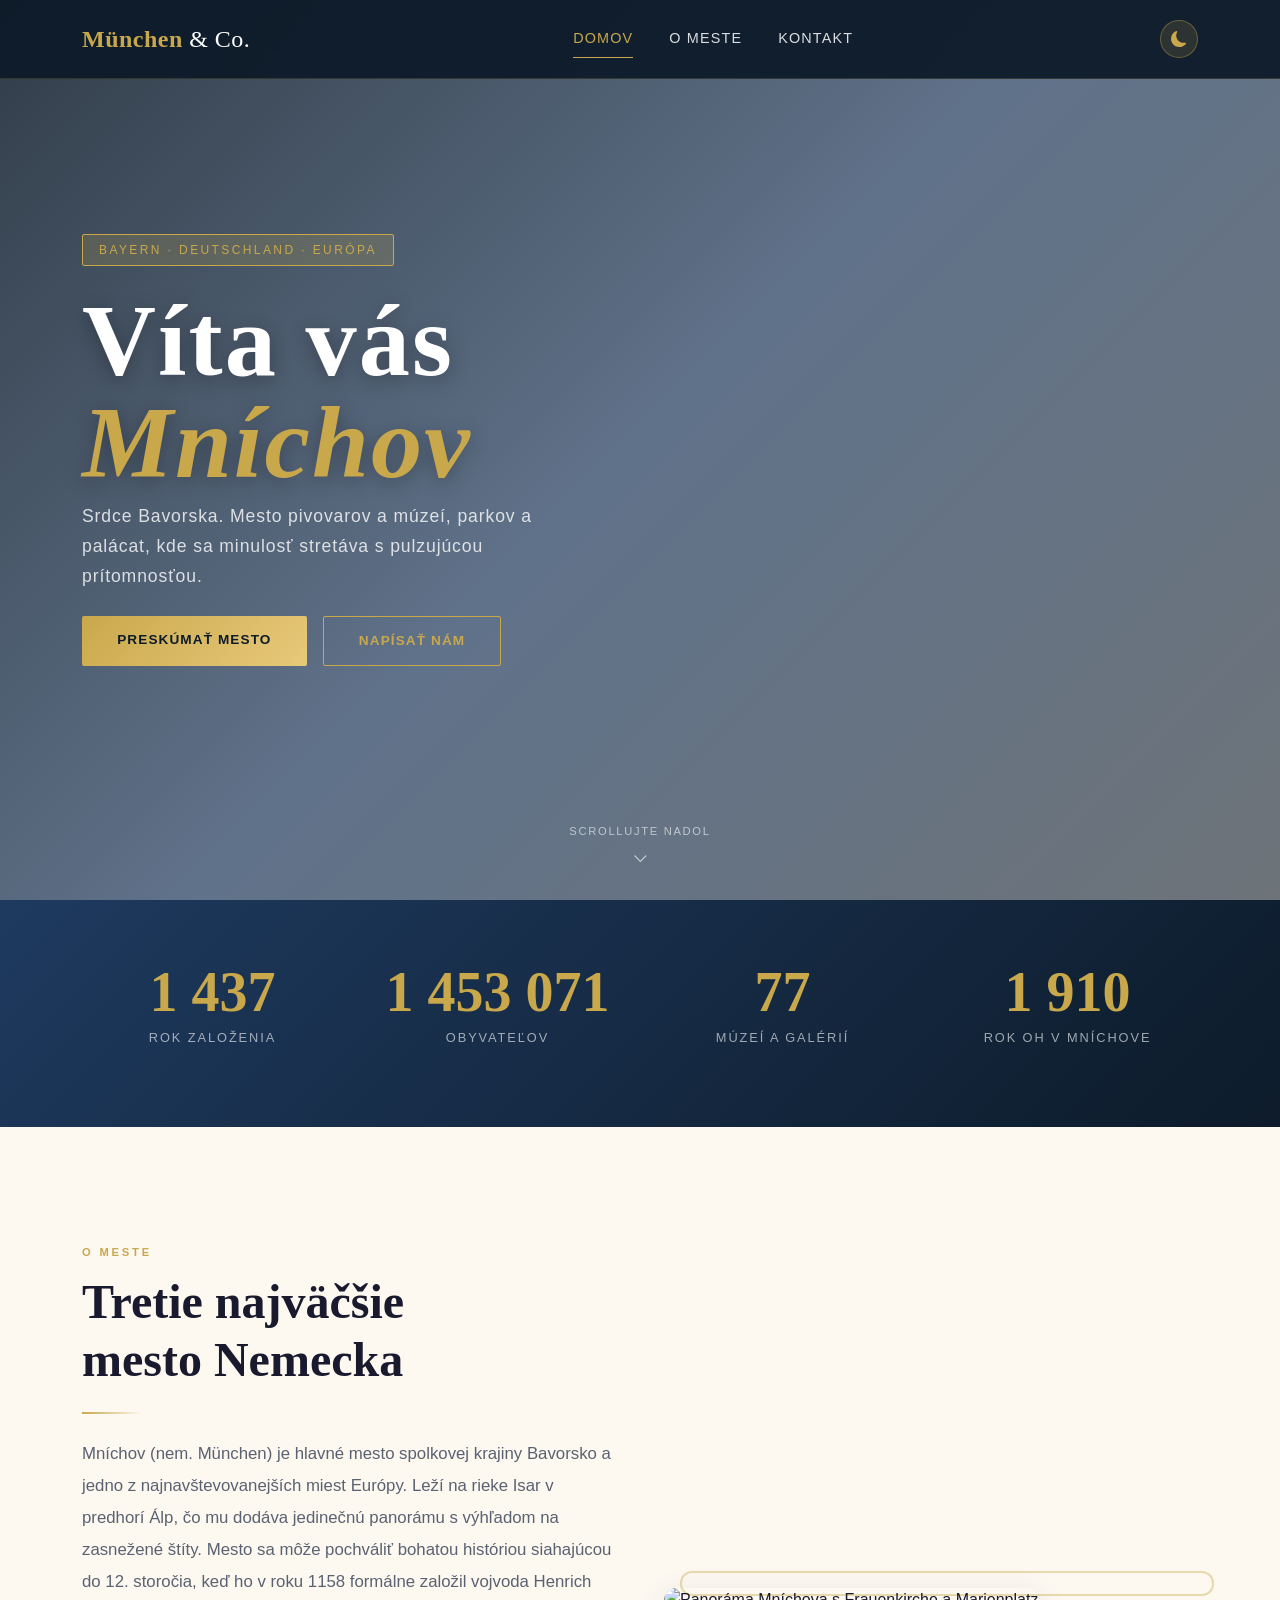
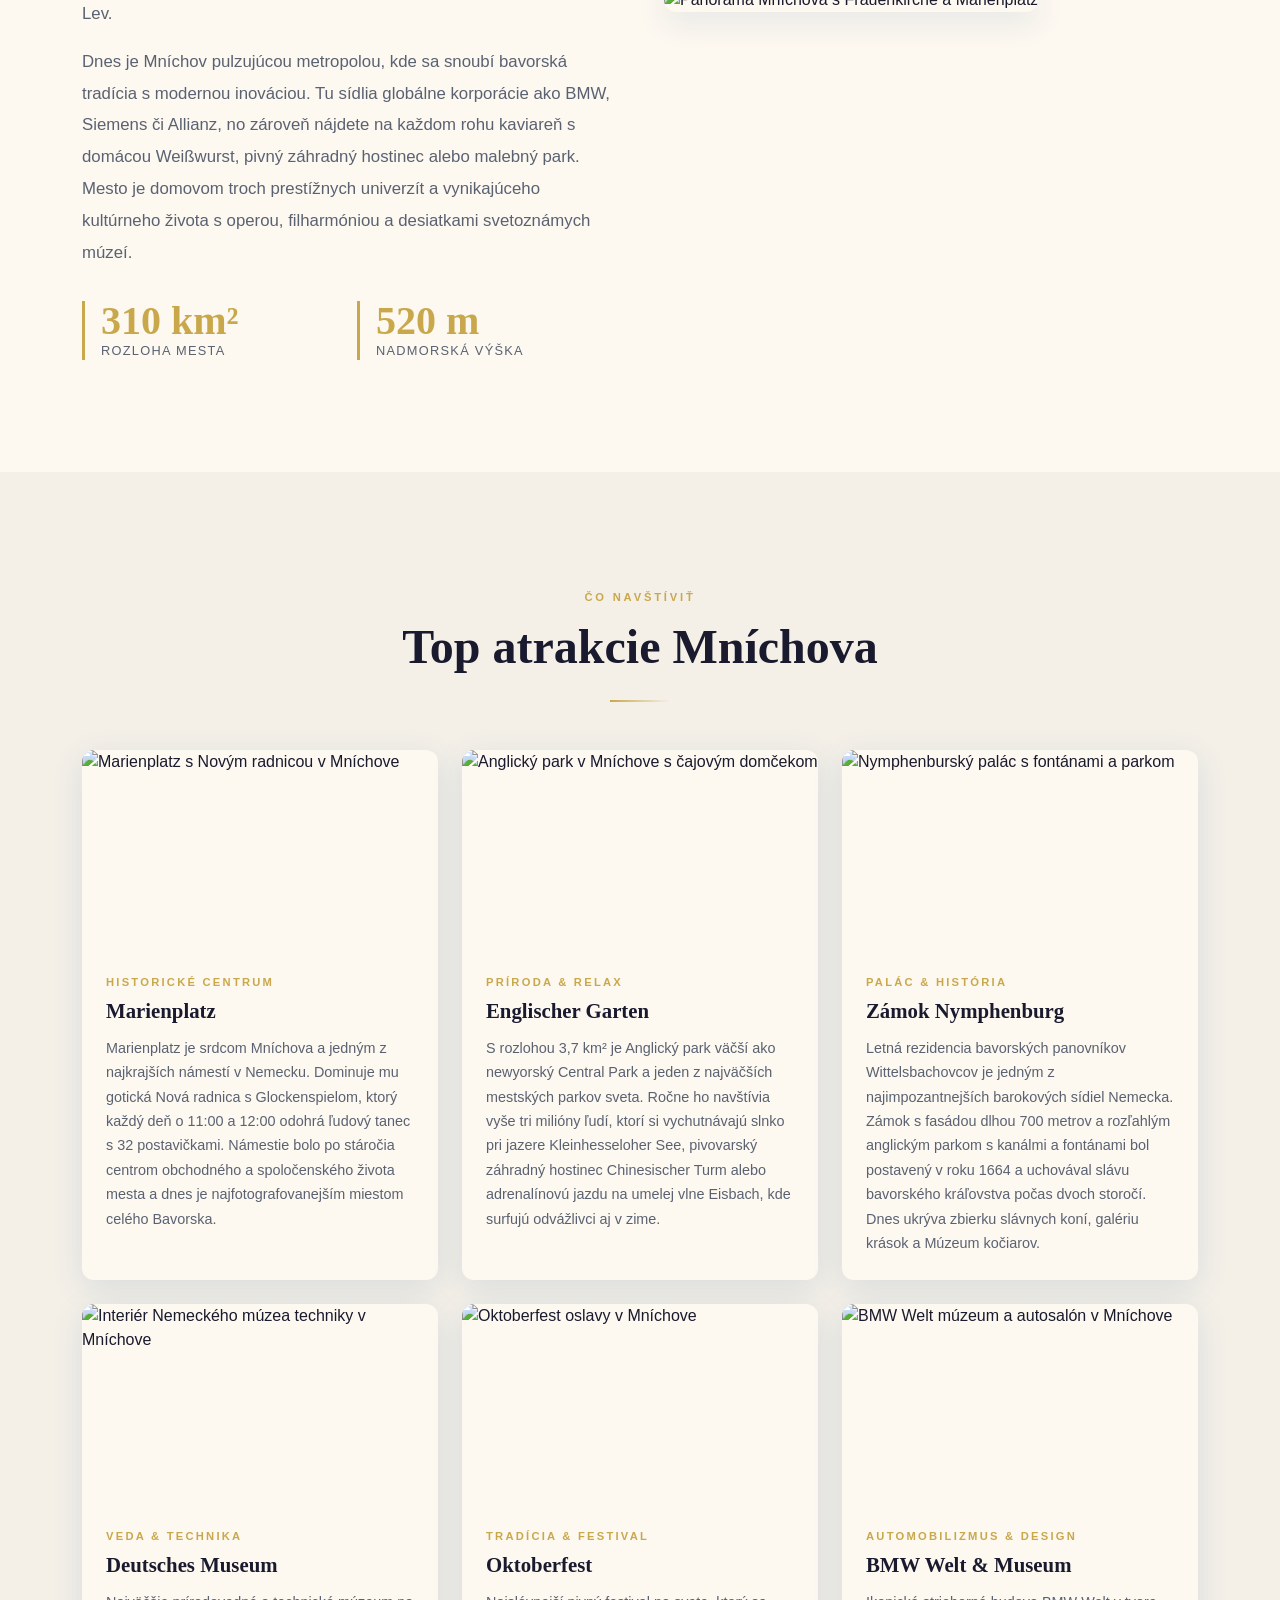
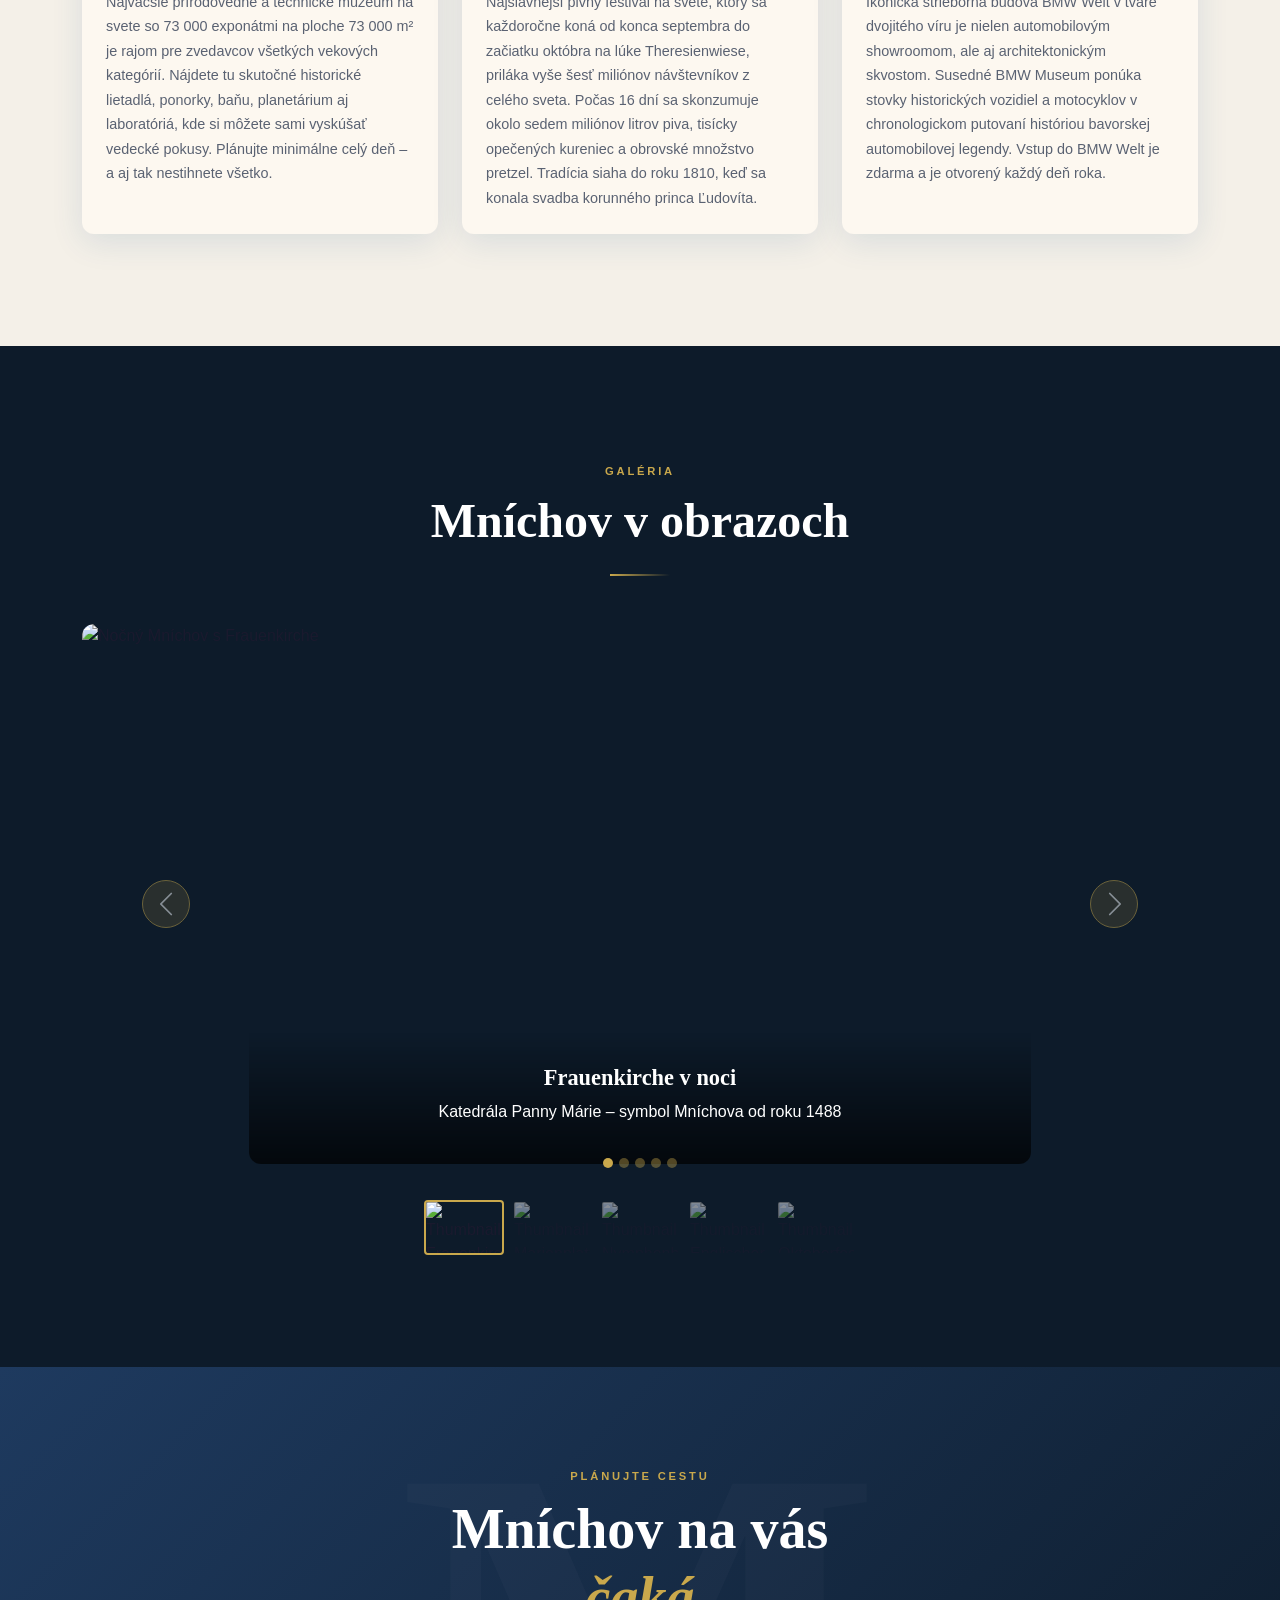
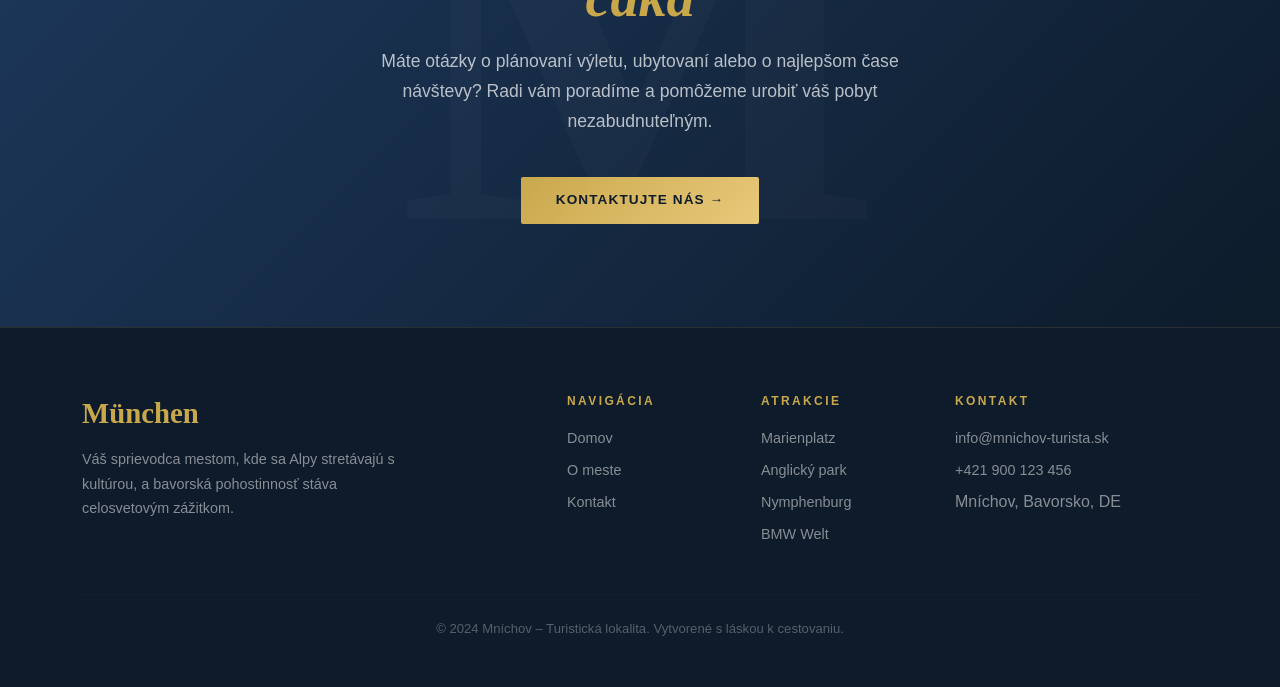
==== index.html @ 5c71e770 "mnichov mnichov turizmus" ====
<!DOCTYPE html>
<html lang="sk">
<head>
  <meta charset="UTF-8">
  <meta name="viewport" content="width=device-width, initial-scale=1.0">
  <meta name="description" content="Objavte Mníchov – srdce Bavorska. Turistický sprievodca mestom plným histórie, kultúry, umenia a gastronomických zážitkov.">
  <title>Mníchov – Turistická lokalita</title>

  <!-- Bootstrap 5 -->
  <link href="https://cdn.jsdelivr.net/npm/bootstrap@5.3.3/dist/css/bootstrap.min.css" rel="stylesheet">
  <!-- Bootstrap Icons -->
  <link rel="stylesheet" href="https://cdn.jsdelivr.net/npm/bootstrap-icons@1.11.3/font/bootstrap-icons.min.css">
  <!-- Vlastný CSS -->
  <link rel="stylesheet" href="assets/css/style.css">
</head>
<body>

<!-- ========================
     NAVIGÁCIA
========================= -->
<nav class="navbar navbar-expand-lg fixed-top">
  <div class="container">
    <a class="navbar-brand" href="index.html">München<span> &amp; Co.</span></a>

    <div class="d-flex align-items-center gap-2 order-lg-last">
      <button id="darkModeToggle" aria-label="Prepnúť tmavý režim">
        <!-- ikona sa nastaví JavaScriptom -->
      </button>
      <button class="navbar-toggler ms-1" type="button"
              data-bs-toggle="collapse" data-bs-target="#navMenu"
              aria-controls="navMenu" aria-expanded="false" aria-label="Otvoriť menu">
        <span class="navbar-toggler-icon"></span>
      </button>
    </div>

    <div class="collapse navbar-collapse" id="navMenu">
      <ul class="navbar-nav mx-auto gap-lg-1">
        <li class="nav-item"><a class="nav-link" href="index.html">Domov</a></li>
        <li class="nav-item"><a class="nav-link" href="o-nas.html">O meste</a></li>
        <li class="nav-item"><a class="nav-link" href="kontakt.html">Kontakt</a></li>
      </ul>
    </div>
  </div>
</nav>

<!-- ========================
     HERO SEKCIA
========================= -->
<section class="hero">
  <div class="hero-bg"></div>
  <div class="hero-overlay"></div>
  <div class="container hero-content">
    <div class="row justify-content-start">
      <div class="col-lg-7">
        <div class="hero-badge">Bayern · Deutschland · Európa</div>
        <h1 class="hero-title">
          Víta vás<br><em>Mníchov</em>
        </h1>
        <p class="hero-subtitle">
          Srdce Bavorska. Mesto pivovarov a múzeí, parkov a palácat,
          kde sa minulosť stretáva s pulzujúcou prítomnosťou.
        </p>
        <div class="hero-cta d-flex flex-wrap gap-3 mt-4">
          <a href="#o-meste" class="btn-gold">Preskúmať mesto</a>
          <a href="kontakt.html" class="btn-outline-gold">Napísať nám</a>
        </div>
      </div>
    </div>
  </div>
  <div class="hero-scroll">
    Scrollujte nadol
    <svg width="20" height="20" fill="none" stroke="currentColor" stroke-width="1.5" viewBox="0 0 24 24">
      <path d="M19 9l-7 7-7-7"/>
    </svg>
  </div>
</section>

<!-- ========================
     ŠTATISTIKY / COUNTERS
========================= -->
<section class="counter-section">
  <div class="container">
    <div class="row g-4 text-center">
      <div class="col-6 col-md-3 reveal reveal-delay-1">
        <div class="counter-item">
          <span class="counter-number" data-target="1484">0</span>
          <p class="counter-label">Rok založenia</p>
        </div>
      </div>
      <div class="col-6 col-md-3 reveal reveal-delay-2">
        <div class="counter-item">
          <span class="counter-number" data-target="1500000">0</span>
          <p class="counter-label">Obyvateľov</p>
        </div>
      </div>
      <div class="col-6 col-md-3 reveal reveal-delay-3">
        <div class="counter-item">
          <span class="counter-number" data-target="80">0</span>
          <p class="counter-label">Múzeí a galérií</p>
        </div>
      </div>
      <div class="col-6 col-md-3 reveal">
        <div class="counter-item">
          <span class="counter-number" data-target="1972">0</span>
          <p class="counter-label">Rok OH v Mníchove</p>
        </div>
      </div>
    </div>
  </div>
</section>

<!-- ========================
     O MESTE SEKCIA
========================= -->
<section class="about-section" id="o-meste">
  <div class="container">
    <div class="row align-items-center g-5">
      <div class="col-lg-6 reveal">
        <span class="section-label">O meste</span>
        <h2 class="section-title">Tretie najväčšie<br>mesto Nemecka</h2>
        <div class="section-divider"></div>
        <p>
          Mníchov (nem. München) je hlavné mesto spolkovej krajiny Bavorsko a jedno z najnavštevovanejších miest Európy.
          Leží na rieke Isar v predhorí Álp, čo mu dodáva jedinečnú panorámu s výhľadom na zasnežené štíty. Mesto sa
          môže pochváliť bohatou históriou siahajúcou do 12. storočia, keď ho v roku 1158 formálne založil vojvoda Henrich Lev.
        </p>
        <p>
          Dnes je Mníchov pulzujúcou metropolou, kde sa snoubí bavorská tradícia s modernou inováciou. Tu sídlia globálne
          korporácie ako BMW, Siemens či Allianz, no zároveň nájdete na každom rohu kaviareň s domácou Weißwurst, pivný
          záhradný hostinec alebo malebný park. Mesto je domovom troch prestížnych univerzít a vynikajúceho kultúrneho
          života s operou, filharmóniou a desiatkami svetoznámych múzeí.
        </p>
        <div class="row g-3 mt-2">
          <div class="col-6">
            <div class="stat-box">
              <div class="stat-number">310 km²</div>
              <div class="stat-label">Rozloha mesta</div>
            </div>
          </div>
          <div class="col-6">
            <div class="stat-box">
              <div class="stat-number">520 m</div>
              <div class="stat-label">Nadmorská výška</div>
            </div>
          </div>
        </div>
      </div>
      <div class="col-lg-6 reveal reveal-delay-2">
        <div class="about-image-wrap">
          <img src="https://images.unsplash.com/photo-1504198453319-5ce911bafcde?w=800&q=80"
               alt="Panoráma Mníchova s Frauenkirche a Marienplatz">
        </div>
      </div>
    </div>
  </div>
</section>

<!-- ========================
     KARTY – ATRAKCIE
========================= -->
<section class="cards-section" id="atrakcie">
  <div class="container">
    <div class="text-center mb-5 reveal">
      <span class="section-label">Čo navštíviť</span>
      <h2 class="section-title">Top atrakcie Mníchova</h2>
      <div class="section-divider mx-auto"></div>
    </div>
    <div class="row g-4">

      <!-- Karta 1: Marienplatz -->
      <div class="col-12 col-md-6 col-lg-4 reveal reveal-delay-1">
        <div class="attraction-card">
          <div class="card-img-wrap ratio ratio-16x9">
            <img src="https://images.unsplash.com/photo-1560969184-10fe8719e047?w=600&q=80"
                 alt="Marienplatz s Novým radnicou v Mníchove" class="object-fit-cover">
          </div>
          <div class="card-body">
            <div class="card-category">Historické centrum</div>
            <h3 class="card-title">Marienplatz</h3>
            <p class="card-text">
              Marienplatz je srdcom Mníchova a jedným z najkrajších námestí v Nemecku. Dominuje mu gotická Nová radnica
              s Glockenspielom, ktorý každý deň o 11:00 a 12:00 odohrá ľudový tanec s 32 postavičkami.
              Námestie bolo po stáročia centrom obchodného a spoločenského života mesta a dnes je najfotografovanejším
              miestom celého Bavorska.
            </p>
          </div>
        </div>
      </div>

      <!-- Karta 2: Englischer Garten -->
      <div class="col-12 col-md-6 col-lg-4 reveal reveal-delay-2">
        <div class="attraction-card">
          <div class="card-img-wrap ratio ratio-16x9">
            <img src="https://images.unsplash.com/photo-1589083130544-0d6a2926e519?w=600&q=80"
                 alt="Anglický park v Mníchove s čajovým domčekom" class="object-fit-cover">
          </div>
          <div class="card-body">
            <div class="card-category">Príroda & relax</div>
            <h3 class="card-title">Englischer Garten</h3>
            <p class="card-text">
              S rozlohou 3,7 km² je Anglický park väčší ako newyorský Central Park a jeden z najväčších mestských parkov
              sveta. Ročne ho navštívia vyše tri milióny ľudí, ktorí si vychutnávajú slnko pri jazere Kleinhesseloher See,
              pivovarský záhradný hostinec Chinesischer Turm alebo adrenalínovú jazdu na umelej vlne Eisbach,
              kde surfujú odvážlivci aj v zime.
            </p>
          </div>
        </div>
      </div>

      <!-- Karta 3: Nymphenburg -->
      <div class="col-12 col-md-6 col-lg-4 reveal reveal-delay-3">
        <div class="attraction-card">
          <div class="card-img-wrap ratio ratio-16x9">
            <img src="https://images.unsplash.com/photo-1548018560-c7196548fcd9?w=600&q=80"
                 alt="Nymphenburský palác s fontánami a parkom" class="object-fit-cover">
          </div>
          <div class="card-body">
            <div class="card-category">Palác & história</div>
            <h3 class="card-title">Zámok Nymphenburg</h3>
            <p class="card-text">
              Letná rezidencia bavorských panovníkov Wittelsbachovcov je jedným z najimpozantnejších barokových sídiel
              Nemecka. Zámok s fasádou dlhou 700 metrov a rozľahlým anglickým parkom s kanálmi a fontánami bol postavený
              v roku 1664 a uchovával slávu bavorského kráľovstva počas dvoch storočí.
              Dnes ukrýva zbierku slávnych koní, galériu krások a Múzeum kočiarov.
            </p>
          </div>
        </div>
      </div>

      <!-- Karta 4: Deutsches Museum -->
      <div class="col-12 col-md-6 col-lg-4 reveal reveal-delay-1">
        <div class="attraction-card">
          <div class="card-img-wrap ratio ratio-16x9">
            <img src="https://images.unsplash.com/photo-1518709268805-4e9042af9f23?w=600&q=80"
                 alt="Interiér Nemeckého múzea techniky v Mníchove" class="object-fit-cover">
          </div>
          <div class="card-body">
            <div class="card-category">Veda & technika</div>
            <h3 class="card-title">Deutsches Museum</h3>
            <p class="card-text">
              Najväčšie prírodovedné a technické múzeum na svete so 73 000 exponátmi na ploche 73 000 m² je rajom pre
              zvedavcov všetkých vekových kategórií. Nájdete tu skutočné historické lietadlá, ponorky, baňu,
              planetárium aj laboratóriá, kde si môžete sami vyskúšať vedecké pokusy.
              Plánujte minimálne celý deň – a aj tak nestihnete všetko.
            </p>
          </div>
        </div>
      </div>

      <!-- Karta 5: Oktoberfest -->
      <div class="col-12 col-md-6 col-lg-4 reveal reveal-delay-2">
        <div class="attraction-card">
          <div class="card-img-wrap ratio ratio-16x9">
            <img src="https://images.unsplash.com/photo-1574169208507-84376144848b?w=600&q=80"
                 alt="Oktoberfest oslavy v Mníchove" class="object-fit-cover">
          </div>
          <div class="card-body">
            <div class="card-category">Tradícia & festival</div>
            <h3 class="card-title">Oktoberfest</h3>
            <p class="card-text">
              Najslávnejší pivný festival na svete, ktorý sa každoročne koná od konca septembra do začiatku októbra na
              lúke Theresienwiese, priláka vyše šesť miliónov návštevníkov z celého sveta. Počas 16 dní sa skonzumuje
              okolo sedem miliónov litrov piva, tisícky opečených kureniec a obrovské množstvo pretzel.
              Tradícia siaha do roku 1810, keď sa konala svadba korunného princa Ľudovíta.
            </p>
          </div>
        </div>
      </div>

      <!-- Karta 6: BMW Welt -->
      <div class="col-12 col-md-6 col-lg-4 reveal reveal-delay-3">
        <div class="attraction-card">
          <div class="card-img-wrap ratio ratio-16x9">
            <img src="https://images.unsplash.com/photo-1494976388531-d1058494cdd8?w=600&q=80"
                 alt="BMW Welt múzeum a autosalón v Mníchove" class="object-fit-cover">
          </div>
          <div class="card-body">
            <div class="card-category">Automobilizmus & design</div>
            <h3 class="card-title">BMW Welt & Museum</h3>
            <p class="card-text">
              Ikonická strieborná budova BMW Welt v tvare dvojitého víru je nielen automobilovým showroomom, ale aj
              architektonickým skvostom. Susedné BMW Museum ponúka stovky historických vozidiel a motocyklov
              v chronologickom putovaní históriou bavorskej automobilovej legendy.
              Vstup do BMW Welt je zdarma a je otvorený každý deň roka.
            </p>
          </div>
        </div>
      </div>

    </div>
  </div>
</section>

<!-- ========================
     GALÉRIA / CAROUSEL
========================= -->
<section class="gallery-section" id="galeria">
  <div class="container">
    <div class="text-center mb-5 reveal">
      <span class="section-label">Galéria</span>
      <h2 class="section-title" style="color:#fff;">Mníchov v obrazoch</h2>
      <div class="section-divider mx-auto"></div>
    </div>

    <div id="galleryCarousel" class="carousel slide gallery-carousel reveal" data-bs-ride="carousel">
      <div class="carousel-indicators">
        <button type="button" data-bs-target="#galleryCarousel" data-bs-slide-to="0" class="active" aria-current="true" aria-label="Snímka 1"></button>
        <button type="button" data-bs-target="#galleryCarousel" data-bs-slide-to="1" aria-label="Snímka 2"></button>
        <button type="button" data-bs-target="#galleryCarousel" data-bs-slide-to="2" aria-label="Snímka 3"></button>
        <button type="button" data-bs-target="#galleryCarousel" data-bs-slide-to="3" aria-label="Snímka 4"></button>
        <button type="button" data-bs-target="#galleryCarousel" data-bs-slide-to="4" aria-label="Snímka 5"></button>
      </div>

      <div class="carousel-inner rounded-3 overflow-hidden">
        <div class="carousel-item active">
          <img src="https://images.unsplash.com/photo-1467269204594-9661b134dd2b?w=1200&q=80"
               class="d-block w-100" alt="Nočný Mníchov s Frauenkirche">
          <div class="carousel-caption d-none d-md-block">
            <h5>Frauenkirche v noci</h5>
            <p>Katedrála Panny Márie – symbol Mníchova od roku 1488</p>
          </div>
        </div>
        <div class="carousel-item">
          <img src="https://images.unsplash.com/photo-1560969184-10fe8719e047?w=1200&q=80"
               class="d-block w-100" alt="Marienplatz s Novou radnicou">
          <div class="carousel-caption d-none d-md-block">
            <h5>Marienplatz</h5>
            <p>Historické centrum mesta s gotickou Novou radnicou</p>
          </div>
        </div>
        <div class="carousel-item">
          <img src="https://images.unsplash.com/photo-1548018560-c7196548fcd9?w=1200&q=80"
               class="d-block w-100" alt="Nymphenburský zámok a park">
          <div class="carousel-caption d-none d-md-block">
            <h5>Zámok Nymphenburg</h5>
            <p>Letná rezidencia bavorských kráľov s rozlohou 180 hektárov</p>
          </div>
        </div>
        <div class="carousel-item">
          <img src="https://images.unsplash.com/photo-1589083130544-0d6a2926e519?w=1200&q=80"
               class="d-block w-100" alt="Anglický park s čajovým domčekom">
          <div class="carousel-caption d-none d-md-block">
            <h5>Englischer Garten</h5>
            <p>Obrovský mestský park s čínskym pagódovým glejovým domčekom</p>
          </div>
        </div>
        <div class="carousel-item">
          <img src="https://images.unsplash.com/photo-1574169208507-84376144848b?w=1200&q=80"
               class="d-block w-100" alt="Oktoberfest atmosféra">
          <div class="carousel-caption d-none d-md-block">
            <h5>Oktoberfest</h5>
            <p>Svetový festival kultúry, hudby, jedla a tradičného bavorského piva</p>
          </div>
        </div>
      </div>

      <button class="carousel-control-prev" type="button" data-bs-target="#galleryCarousel" data-bs-slide="prev">
        <span class="carousel-control-prev-icon" aria-hidden="true"></span>
        <span class="visually-hidden">Predchádzajúce</span>
      </button>
      <button class="carousel-control-next" type="button" data-bs-target="#galleryCarousel" data-bs-slide="next">
        <span class="carousel-control-next-icon" aria-hidden="true"></span>
        <span class="visually-hidden">Nasledujúce</span>
      </button>
    </div>

    <!-- Thumbnails -->
    <div class="gallery-thumbs">
      <img src="https://images.unsplash.com/photo-1467269204594-9661b134dd2b?w=200&q=60"
           alt="Thumbnail: Frauenkirche">
      <img src="https://images.unsplash.com/photo-1560969184-10fe8719e047?w=200&q=60"
           alt="Thumbnail: Marienplatz">
      <img src="https://images.unsplash.com/photo-1548018560-c7196548fcd9?w=200&q=60"
           alt="Thumbnail: Nymphenburg">
      <img src="https://images.unsplash.com/photo-1589083130544-0d6a2926e519?w=200&q=60"
           alt="Thumbnail: Englischer Garten">
      <img src="https://images.unsplash.com/photo-1574169208507-84376144848b?w=200&q=60"
           alt="Thumbnail: Oktoberfest">
    </div>
  </div>
</section>

<!-- ========================
     CALL TO ACTION
========================= -->
<section class="cta-section">
  <div class="container text-center">
    <div class="reveal">
      <span class="section-label">Plánujte cestu</span>
      <h2 class="cta-title">Mníchov na vás<br><em>čaká</em></h2>
      <p class="cta-text mt-3 mx-auto" style="max-width:520px;">
        Máte otázky o plánovaní výletu, ubytovaní alebo o najlepšom čase návštevy?
        Radi vám poradíme a pomôžeme urobiť váš pobyt nezabudnuteľným.
      </p>
      <a href="kontakt.html" class="btn-gold mt-4 d-inline-block">
        Kontaktujte nás &rarr;
      </a>
    </div>
  </div>
</section>

<!-- ========================
     FOOTER
========================= -->
<footer>
  <div class="container">
    <div class="row g-5">
      <div class="col-lg-4">
        <div class="footer-brand">München</div>
        <p class="footer-desc">
          Váš sprievodca mestom, kde sa Alpy stretávajú s kultúrou,
          a bavorská pohostinnosť stáva celosvetovým zážitkom.
        </p>
      </div>
      <div class="col-6 col-lg-2 offset-lg-1">
        <div class="footer-heading">Navigácia</div>
        <ul class="footer-links">
          <li><a href="index.html">Domov</a></li>
          <li><a href="o-nas.html">O meste</a></li>
          <li><a href="kontakt.html">Kontakt</a></li>
        </ul>
      </div>
      <div class="col-6 col-lg-2">
        <div class="footer-heading">Atrakcie</div>
        <ul class="footer-links">
          <li><a href="#atrakcie">Marienplatz</a></li>
          <li><a href="#atrakcie">Anglický park</a></li>
          <li><a href="#atrakcie">Nymphenburg</a></li>
          <li><a href="#atrakcie">BMW Welt</a></li>
        </ul>
      </div>
      <div class="col-lg-3">
        <div class="footer-heading">Kontakt</div>
        <ul class="footer-links">
          <li><a href="mailto:info@mnichov-turista.sk">info@mnichov-turista.sk</a></li>
          <li><a href="tel:+421900123456">+421 900 123 456</a></li>
          <li><span style="color:rgba(255,255,255,0.5)">Mníchov, Bavorsko, DE</span></li>
        </ul>
      </div>
    </div>
    <hr class="footer-divider">
    <p class="footer-copyright">
      &copy; 2024 Mníchov – Turistická lokalita. Vytvorené s láskou k cestovaniu.
    </p>
  </div>
</footer>

<!-- Bootstrap JS -->
<script src="https://cdn.jsdelivr.net/npm/bootstrap@5.3.3/dist/js/bootstrap.bundle.min.js"></script>
<!-- Vlastný JS -->
<script src="assets/js/script.js"></script>
</body>
</html>
---- assets/css/style.css ----
/* ===========================
   CSS PREMENNÉ A ROOT
=========================== */
:root {
  --bs-primary: #1a4f8a;
  --bs-primary-rgb: 26, 79, 138;
  --color-gold: #c9a84c;
  --color-gold-light: #e8c97a;
  --color-dark: #0d1b2a;
  --color-mid: #1e3a5f;
  --color-light-bg: #f4f0e8;
  --color-cream: #fdf8f0;
  --color-text: #1a1a2e;
  --color-text-muted: #5a6272;
  --font-display: 'Playfair Display', Georgia, serif;
  --font-body: 'Lato', 'Helvetica Neue', sans-serif;
  --transition-smooth: all 0.35s cubic-bezier(0.4, 0, 0.2, 1);
  --shadow-card: 0 8px 32px rgba(26, 79, 138, 0.12);
  --shadow-hover: 0 16px 48px rgba(26, 79, 138, 0.22);
  --border-radius: 12px;
}

/* Dark mode premenné */
[data-theme="dark"] {
  --color-light-bg: #0d1b2a;
  --color-cream: #112236;
  --color-text: #e8e4da;
  --color-text-muted: #9ba8b8;
  --shadow-card: 0 8px 32px rgba(0, 0, 0, 0.4);
}

/* ===========================
   BASE & TYPOGRAPHY
=========================== */
@import url('https://fonts.googleapis.com/css2?family=Playfair+Display:ital,wght@0,400;0,600;0,700;1,400&family=Lato:wght@300;400;700&display=swap');

*, *::before, *::after {
  box-sizing: border-box;
}

html {
  scroll-behavior: smooth;
}

body {
  font-family: var(--font-body);
  color: var(--color-text);
  background-color: var(--color-cream);
  transition: background-color 0.4s ease, color 0.4s ease;
  overflow-x: hidden;
}

h1, h2, h3, h4, h5 {
  font-family: var(--font-display);
  font-weight: 700;
}

/* ===========================
   ANIMÁCIE (@keyframes)
=========================== */
@keyframes fadeInUp {
  from {
    opacity: 0;
    transform: translateY(40px);
  }
  to {
    opacity: 1;
    transform: translateY(0);
  }
}

@keyframes heroTextReveal {
  0% {
    opacity: 0;
    letter-spacing: 0.5em;
    transform: translateY(20px);
  }
  100% {
    opacity: 1;
    letter-spacing: 0.02em;
    transform: translateY(0);
  }
}

@keyframes shimmer {
  0% { background-position: -200% center; }
  100% { background-position: 200% center; }
}

@keyframes pulse-border {
  0%, 100% { box-shadow: 0 0 0 0 rgba(201, 168, 76, 0.4); }
  50% { box-shadow: 0 0 0 12px rgba(201, 168, 76, 0); }
}

@keyframes float {
  0%, 100% { transform: translateY(0px); }
  50% { transform: translateY(-8px); }
}

@keyframes slideInLeft {
  from { opacity: 0; transform: translateX(-30px); }
  to { opacity: 1; transform: translateX(0); }
}

@keyframes toastSlideIn {
  from { transform: translateX(120%); opacity: 0; }
  to { transform: translateX(0); opacity: 1; }
}

/* ===========================
   NAVIGÁCIA
=========================== */
.navbar {
  background: rgba(13, 27, 42, 0.95) !important;
  backdrop-filter: blur(12px);
  border-bottom: 1px solid rgba(201, 168, 76, 0.2);
  padding: 1rem 0;
  transition: var(--transition-smooth);
}

.navbar-brand {
  font-family: var(--font-display);
  font-size: 1.5rem;
  color: var(--color-gold) !important;
  font-weight: 700;
  letter-spacing: 0.02em;
}

.navbar-brand span {
  color: #fff;
  font-weight: 300;
}

.navbar-nav .nav-link {
  color: rgba(255,255,255,0.85) !important;
  font-size: 0.9rem;
  font-weight: 400;
  letter-spacing: 0.08em;
  text-transform: uppercase;
  padding: 0.5rem 1rem !important;
  transition: var(--transition-smooth);
  position: relative;
}

.navbar-nav .nav-link::after {
  content: '';
  position: absolute;
  bottom: 0;
  left: 1rem;
  right: 1rem;
  height: 1px;
  background: var(--color-gold);
  transform: scaleX(0);
  transition: transform 0.3s ease;
}

.navbar-nav .nav-link:hover {
  color: var(--color-gold) !important;
}

.navbar-nav .nav-link:hover::after,
.navbar-nav .nav-link.active::after {
  transform: scaleX(1);
}

.navbar-nav .nav-link.active {
  color: var(--color-gold) !important;
}

.navbar-toggler {
  border-color: rgba(201, 168, 76, 0.5) !important;
}

.navbar-toggler-icon {
  background-image: url("data:image/svg+xml,%3csvg xmlns='http://www.w3.org/2000/svg' viewBox='0 0 30 30'%3e%3cpath stroke='rgba(201, 168, 76, 0.9)' stroke-linecap='round' stroke-miterlimit='10' stroke-width='2' d='M4 7h22M4 15h22M4 23h22'/%3e%3c/svg%3e") !important;
}

/* Dark mode prepínač */
#darkModeToggle {
  background: rgba(201, 168, 76, 0.15);
  border: 1px solid rgba(201, 168, 76, 0.4);
  color: var(--color-gold);
  width: 38px;
  height: 38px;
  border-radius: 50%;
  display: flex;
  align-items: center;
  justify-content: center;
  cursor: pointer;
  transition: var(--transition-smooth);
  font-size: 1rem;
}

#darkModeToggle:hover {
  background: var(--color-gold);
  color: var(--color-dark);
}

/* ===========================
   HERO SEKCIA
=========================== */
.hero {
  position: relative;
  min-height: 100vh;
  display: flex;
  align-items: center;
  overflow: hidden;
}

.hero-bg {
  position: absolute;
  inset: 0;
  background-image: url('https://images.unsplash.com/photo-1467269204594-9661b134dd2b?w=1920&q=80');
  background-size: cover;
  background-position: center;
  transform: scale(1.05);
  transition: transform 8s ease;
}

.hero:hover .hero-bg {
  transform: scale(1.0);
}

.hero-overlay {
  position: absolute;
  inset: 0;
  background: linear-gradient(
    135deg,
    rgba(13, 27, 42, 0.85) 0%,
    rgba(30, 58, 95, 0.7) 50%,
    rgba(13, 27, 42, 0.6) 100%
  );
}

.hero-content {
  position: relative;
  z-index: 2;
}

.hero-badge {
  display: inline-block;
  padding: 0.35rem 1rem;
  background: rgba(201, 168, 76, 0.2);
  border: 1px solid var(--color-gold);
  border-radius: 2px;
  color: var(--color-gold);
  font-size: 0.75rem;
  letter-spacing: 0.2em;
  text-transform: uppercase;
  margin-bottom: 1.5rem;
  animation: fadeInUp 0.8s ease both;
}

.hero-title {
  font-size: clamp(3rem, 8vw, 7rem);
  color: #fff;
  line-height: 1.0;
  font-weight: 700;
  animation: heroTextReveal 1.2s cubic-bezier(0.16, 1, 0.3, 1) 0.3s both;
  text-shadow: 0 4px 20px rgba(0,0,0,0.3);
}

.hero-title em {
  color: var(--color-gold);
  font-style: italic;
}

.hero-subtitle {
  font-size: 1.1rem;
  color: rgba(255,255,255,0.8);
  font-weight: 300;
  letter-spacing: 0.05em;
  max-width: 500px;
  animation: fadeInUp 0.8s ease 0.8s both;
  line-height: 1.7;
}

.hero-cta {
  animation: fadeInUp 0.8s ease 1.1s both;
}

.btn-gold {
  background: linear-gradient(135deg, var(--color-gold), var(--color-gold-light));
  color: var(--color-dark) !important;
  border: none;
  padding: 0.85rem 2.2rem;
  font-weight: 700;
  letter-spacing: 0.08em;
  text-transform: uppercase;
  font-size: 0.85rem;
  border-radius: 2px;
  transition: var(--transition-smooth);
  position: relative;
  overflow: hidden;
  text-decoration: none;
  display: inline-block;
}

.btn-gold::before {
  content: '';
  position: absolute;
  top: 0; left: -100%;
  width: 100%; height: 100%;
  background: linear-gradient(90deg, transparent, rgba(255,255,255,0.3), transparent);
  transition: left 0.5s ease;
}

.btn-gold:hover::before {
  left: 100%;
}

.btn-gold:hover {
  transform: translateY(-2px);
  box-shadow: 0 8px 25px rgba(201, 168, 76, 0.4);
}

.btn-outline-gold {
  background: transparent;
  color: var(--color-gold) !important;
  border: 1px solid var(--color-gold);
  padding: 0.85rem 2.2rem;
  font-weight: 700;
  letter-spacing: 0.08em;
  text-transform: uppercase;
  font-size: 0.85rem;
  border-radius: 2px;
  transition: var(--transition-smooth);
  text-decoration: none;
  display: inline-block;
}

.btn-outline-gold:hover {
  background: var(--color-gold);
  color: var(--color-dark) !important;
  transform: translateY(-2px);
}

.hero-scroll {
  position: absolute;
  bottom: 2rem;
  left: 50%;
  transform: translateX(-50%);
  z-index: 2;
  text-align: center;
  color: rgba(255,255,255,0.6);
  font-size: 0.7rem;
  letter-spacing: 0.15em;
  text-transform: uppercase;
  animation: float 2s ease-in-out infinite;
}

.hero-scroll svg {
  display: block;
  margin: 0.5rem auto 0;
}

/* ===========================
   SEKCIA NADPISY
=========================== */
.section-label {
  display: inline-block;
  font-size: 0.7rem;
  letter-spacing: 0.25em;
  text-transform: uppercase;
  color: var(--color-gold);
  font-weight: 700;
  margin-bottom: 0.75rem;
}

.section-title {
  font-family: var(--font-display);
  font-size: clamp(2rem, 4vw, 3rem);
  color: var(--color-text);
  line-height: 1.2;
  margin-bottom: 0;
}

.section-divider {
  width: 60px;
  height: 2px;
  background: linear-gradient(90deg, var(--color-gold), transparent);
  margin: 1.5rem 0;
}

/* ===========================
   O TÉME SEKCIA
=========================== */
.about-section {
  background: var(--color-cream);
  padding: 7rem 0;
}

.about-section p {
  color: var(--color-text-muted);
  line-height: 1.9;
  font-size: 1.05rem;
}

.about-image-wrap {
  position: relative;
}

.about-image-wrap img {
  border-radius: var(--border-radius);
  width: 100%;
  height: 480px;
  object-fit: cover;
  box-shadow: var(--shadow-card);
}

.about-image-wrap::before {
  content: '';
  position: absolute;
  top: -16px;
  right: -16px;
  width: 100%;
  height: 100%;
  border: 2px solid var(--color-gold);
  border-radius: var(--border-radius);
  z-index: 0;
  opacity: 0.4;
}

.about-image-wrap img {
  position: relative;
  z-index: 1;
}

.stat-box {
  border-left: 3px solid var(--color-gold);
  padding-left: 1rem;
}

.stat-box .stat-number {
  font-family: var(--font-display);
  font-size: 2.5rem;
  color: var(--color-gold);
  line-height: 1;
  font-weight: 700;
}

.stat-box .stat-label {
  font-size: 0.8rem;
  letter-spacing: 0.1em;
  text-transform: uppercase;
  color: var(--color-text-muted);
}

/* ===========================
   KARTY (CARDS)
=========================== */
.cards-section {
  background: var(--color-light-bg);
  padding: 7rem 0;
}

.attraction-card {
  background: var(--color-cream);
  border-radius: var(--border-radius);
  overflow: hidden;
  box-shadow: var(--shadow-card);
  transition: var(--transition-smooth);
  border: none;
  height: 100%;
}

.attraction-card:hover {
  transform: translateY(-8px);
  box-shadow: var(--shadow-hover);
}

.attraction-card .card-img-wrap {
  overflow: hidden;
}

.attraction-card img {
  width: 100%;
  height: 100%;
  object-fit: cover;
  transition: transform 0.6s cubic-bezier(0.4, 0, 0.2, 1);
}

.attraction-card:hover img {
  transform: scale(1.08);
}

.attraction-card .card-body {
  padding: 1.5rem;
}

.attraction-card .card-category {
  font-size: 0.7rem;
  letter-spacing: 0.2em;
  text-transform: uppercase;
  color: var(--color-gold);
  font-weight: 700;
  margin-bottom: 0.5rem;
}

.attraction-card .card-title {
  font-family: var(--font-display);
  font-size: 1.3rem;
  margin-bottom: 0.75rem;
  color: var(--color-text);
}

.attraction-card .card-text {
  color: var(--color-text-muted);
  font-size: 0.9rem;
  line-height: 1.7;
}

/* ===========================
   GALÉRIA / CAROUSEL
=========================== */
.gallery-section {
  padding: 7rem 0;
  background: var(--color-dark);
}

.gallery-section .section-title {
  color: #fff;
}

.gallery-section .section-label {
  color: var(--color-gold);
}

.gallery-carousel .carousel-item img {
  height: 560px;
  object-fit: cover;
  border-radius: var(--border-radius);
}

.carousel-caption {
  background: linear-gradient(transparent, rgba(0,0,0,0.7));
  border-radius: 0 0 var(--border-radius) var(--border-radius);
  padding: 2rem 1.5rem 1.5rem;
}

.carousel-caption h5 {
  font-family: var(--font-display);
  font-size: 1.4rem;
  font-weight: 600;
}

.carousel-control-prev-icon,
.carousel-control-next-icon {
  width: 3rem;
  height: 3rem;
  background-color: rgba(201, 168, 76, 0.3);
  border-radius: 50%;
  border: 1px solid var(--color-gold);
  background-size: 60%;
}

.carousel-indicators [data-bs-target] {
  background-color: var(--color-gold);
  width: 10px;
  height: 10px;
  border-radius: 50%;
  border: none;
  opacity: 0.4;
}

.carousel-indicators .active {
  opacity: 1;
  animation: pulse-border 2s infinite;
}

/* Thumbnails pod carouselom */
.gallery-thumbs {
  display: flex;
  gap: 0.5rem;
  margin-top: 1rem;
  justify-content: center;
}

.gallery-thumbs img {
  width: 80px;
  height: 55px;
  object-fit: cover;
  border-radius: 4px;
  opacity: 0.5;
  cursor: pointer;
  transition: var(--transition-smooth);
  border: 2px solid transparent;
}

.gallery-thumbs img:hover,
.gallery-thumbs img.active {
  opacity: 1;
  border-color: var(--color-gold);
}

/* ===========================
   CALL TO ACTION
=========================== */
.cta-section {
  background: linear-gradient(135deg, var(--color-mid) 0%, var(--color-dark) 100%);
  padding: 6rem 0;
  position: relative;
  overflow: hidden;
}

.cta-section::before {
  content: 'M';
  position: absolute;
  font-family: var(--font-display);
  font-size: 40vw;
  font-weight: 700;
  color: rgba(255,255,255,0.02);
  top: 50%;
  left: 50%;
  transform: translate(-50%, -50%);
  line-height: 1;
  pointer-events: none;
}

.cta-title {
  font-family: var(--font-display);
  font-size: clamp(2rem, 5vw, 3.5rem);
  color: #fff;
  line-height: 1.2;
}

.cta-title em {
  color: var(--color-gold);
  font-style: italic;
}

.cta-text {
  color: rgba(255,255,255,0.7);
  font-size: 1.1rem;
  line-height: 1.7;
}

/* ===========================
   O NÁS STRÁNKA
=========================== */
.page-hero {
  background: linear-gradient(135deg, var(--color-dark) 0%, var(--color-mid) 100%);
  padding: 8rem 0 5rem;
  position: relative;
  overflow: hidden;
}

.page-hero::after {
  content: '';
  position: absolute;
  bottom: -1px;
  left: 0;
  right: 0;
  height: 80px;
  background: var(--color-cream);
  clip-path: ellipse(55% 100% at 50% 100%);
}

.page-hero-title {
  font-size: clamp(2.5rem, 6vw, 5rem);
  color: #fff;
  animation: heroTextReveal 1s ease both;
}

.page-hero-title em {
  color: var(--color-gold);
  font-style: italic;
}

.page-hero-sub {
  color: rgba(255,255,255,0.7);
  font-size: 1.1rem;
  animation: fadeInUp 0.8s ease 0.4s both;
}

.content-section {
  padding: 5rem 0;
  background: var(--color-cream);
}

.content-section p {
  color: var(--color-text-muted);
  line-height: 1.9;
  font-size: 1.05rem;
  margin-bottom: 1.5rem;
}

.content-lead {
  font-size: 1.2rem !important;
  color: var(--color-text) !important;
  font-family: var(--font-display);
  font-style: italic;
  border-left: 3px solid var(--color-gold);
  padding-left: 1.5rem;
}

figure.styled-figure {
  border-radius: var(--border-radius);
  overflow: hidden;
  box-shadow: var(--shadow-card);
}

figure.styled-figure img {
  width: 100%;
  height: 360px;
  object-fit: cover;
  display: block;
}

figcaption {
  background: var(--color-light-bg);
  padding: 1rem 1.5rem;
  font-size: 0.85rem;
  color: var(--color-text-muted);
  font-style: italic;
  border-top: 2px solid var(--color-gold);
}

/* Accordion */
.accordion-section {
  padding: 5rem 0;
  background: var(--color-light-bg);
}

.accordion-item {
  background: var(--color-cream) !important;
  border: 1px solid rgba(201, 168, 76, 0.2) !important;
  border-radius: var(--border-radius) !important;
  margin-bottom: 0.75rem;
  overflow: hidden;
}

.accordion-button {
  background: var(--color-cream) !important;
  color: var(--color-text) !important;
  font-family: var(--font-display);
  font-size: 1.05rem;
  font-weight: 600;
  padding: 1.25rem 1.5rem;
  box-shadow: none !important;
}

.accordion-button:not(.collapsed) {
  color: var(--color-gold) !important;
  background: rgba(201, 168, 76, 0.05) !important;
}

.accordion-button::after {
  filter: none;
  background-image: url("data:image/svg+xml,%3csvg xmlns='http://www.w3.org/2000/svg' viewBox='0 0 16 16' fill='%23c9a84c'%3e%3cpath fill-rule='evenodd' d='M1.646 4.646a.5.5 0 0 1 .708 0L8 10.293l5.646-5.647a.5.5 0 0 1 .708.708l-6 6a.5.5 0 0 1-.708 0l-6-6a.5.5 0 0 1 0-.708z'/%3e%3c/svg%3e") !important;
}

.accordion-body {
  color: var(--color-text-muted);
  line-height: 1.8;
  padding: 1rem 1.5rem 1.5rem;
  border-top: 1px solid rgba(201, 168, 76, 0.15);
}

/* ===========================
   KONTAKT STRÁNKA
=========================== */
.contact-section {
  padding: 5rem 0;
  background: var(--color-cream);
}

.contact-form-wrap {
  background: var(--color-light-bg);
  border-radius: var(--border-radius);
  padding: 2.5rem;
  box-shadow: var(--shadow-card);
}

.contact-info-wrap {
  padding: 2.5rem;
}

.form-label {
  font-weight: 700;
  font-size: 0.8rem;
  letter-spacing: 0.1em;
  text-transform: uppercase;
  color: var(--color-text);
  margin-bottom: 0.4rem;
}

.form-control,
.form-select {
  background: var(--color-cream) !important;
  border: 1px solid rgba(201, 168, 76, 0.3) !important;
  border-radius: 6px !important;
  color: var(--color-text) !important;
  padding: 0.75rem 1rem;
  font-size: 0.95rem;
  transition: var(--transition-smooth);
}

.form-control:focus,
.form-select:focus {
  border-color: var(--color-gold) !important;
  box-shadow: 0 0 0 3px rgba(201, 168, 76, 0.15) !important;
  outline: none;
}

/* CSS validácia */
.form-control:valid:not(:placeholder-shown) {
  border-color: #28a745 !important;
  background-image: url("data:image/svg+xml,%3csvg xmlns='http://www.w3.org/2000/svg' viewBox='0 0 8 8'%3e%3cpath fill='%2328a745' d='M2.3 6.73L.6 4.53c-.4-1.04.46-1.4 1.1-.8l1.1 1.4 3.4-3.8c.6-.63 1.6-.27 1.2.7l-4 4.6c-.43.5-.8.4-1.1.1z'/%3e%3c/svg%3e") !important;
  background-repeat: no-repeat;
  background-position: right 0.75rem center;
  background-size: 1rem;
}

.form-control:invalid:not(:placeholder-shown):not(:focus) {
  border-color: #dc3545 !important;
}

.invalid-hint {
  display: none;
  font-size: 0.78rem;
  color: #dc3545;
  margin-top: 0.3rem;
}

.form-control:invalid:not(:placeholder-shown):not(:focus) ~ .invalid-hint {
  display: block;
}

.form-check-input:checked {
  background-color: var(--color-gold) !important;
  border-color: var(--color-gold) !important;
}

fieldset {
  border: 1px solid rgba(201, 168, 76, 0.2);
  border-radius: var(--border-radius);
  padding: 1.5rem;
  margin-bottom: 1.5rem;
}

legend {
  font-family: var(--font-display);
  font-size: 1rem;
  font-weight: 600;
  color: var(--color-gold);
  padding: 0 0.5rem;
  width: auto;
  float: none;
  margin-bottom: 1rem;
}

.contact-info-item {
  display: flex;
  gap: 1rem;
  margin-bottom: 1.5rem;
  align-items: flex-start;
}

.contact-info-icon {
  width: 44px;
  height: 44px;
  background: rgba(201, 168, 76, 0.1);
  border: 1px solid rgba(201, 168, 76, 0.3);
  border-radius: 50%;
  display: flex;
  align-items: center;
  justify-content: center;
  color: var(--color-gold);
  font-size: 1.1rem;
  flex-shrink: 0;
}

.contact-info-label {
  font-size: 0.75rem;
  text-transform: uppercase;
  letter-spacing: 0.1em;
  color: var(--color-text-muted);
  margin-bottom: 0.2rem;
}

.contact-info-value {
  font-weight: 600;
  color: var(--color-text);
}

/* Toast notifikácia */
.custom-toast {
  position: fixed;
  bottom: 2rem;
  right: 2rem;
  z-index: 9999;
  background: var(--color-dark);
  border: 1px solid var(--color-gold);
  border-radius: var(--border-radius);
  padding: 1.25rem 1.5rem;
  min-width: 300px;
  box-shadow: 0 8px 32px rgba(0,0,0,0.3);
  display: none;
}

.custom-toast.show {
  display: flex;
  align-items: center;
  gap: 1rem;
  animation: toastSlideIn 0.4s cubic-bezier(0.4, 0, 0.2, 1) forwards;
}

.custom-toast .toast-icon {
  width: 40px;
  height: 40px;
  background: rgba(40, 167, 69, 0.2);
  border-radius: 50%;
  display: flex;
  align-items: center;
  justify-content: center;
  color: #28a745;
  font-size: 1.2rem;
  flex-shrink: 0;
}

.custom-toast .toast-title {
  font-weight: 700;
  color: #fff;
  font-size: 0.95rem;
}

.custom-toast .toast-text {
  font-size: 0.82rem;
  color: rgba(255,255,255,0.6);
}

.toast-close {
  background: none;
  border: none;
  color: rgba(255,255,255,0.4);
  cursor: pointer;
  margin-left: auto;
  font-size: 1.1rem;
  padding: 0;
  transition: color 0.2s;
}

.toast-close:hover {
  color: #fff;
}

/* ===========================
   FOOTER
=========================== */
footer {
  background: var(--color-dark);
  border-top: 1px solid rgba(201, 168, 76, 0.15);
  padding: 4rem 0 2rem;
}

.footer-brand {
  font-family: var(--font-display);
  font-size: 1.8rem;
  color: var(--color-gold);
  font-weight: 700;
}

.footer-desc {
  color: rgba(255,255,255,0.5);
  font-size: 0.9rem;
  line-height: 1.7;
  margin-top: 0.75rem;
}

.footer-heading {
  font-size: 0.75rem;
  letter-spacing: 0.2em;
  text-transform: uppercase;
  color: var(--color-gold);
  font-weight: 700;
  margin-bottom: 1rem;
}

.footer-links {
  list-style: none;
  padding: 0;
  margin: 0;
}

.footer-links li {
  margin-bottom: 0.5rem;
}

.footer-links a {
  color: rgba(255,255,255,0.5);
  text-decoration: none;
  font-size: 0.9rem;
  transition: color 0.2s;
}

.footer-links a:hover {
  color: var(--color-gold);
}

.footer-divider {
  border-color: rgba(255,255,255,0.08);
  margin: 2.5rem 0 1.5rem;
}

.footer-copyright {
  color: rgba(255,255,255,0.3);
  font-size: 0.82rem;
  text-align: center;
}

/* ===========================
   COUNTER SEKCIA (index)
=========================== */
.counter-section {
  background: linear-gradient(135deg, var(--color-mid), var(--color-dark));
  padding: 4rem 0;
}

.counter-item {
  text-align: center;
}

.counter-number {
  font-family: var(--font-display);
  font-size: 3.5rem;
  color: var(--color-gold);
  font-weight: 700;
  line-height: 1;
  display: block;
}

.counter-label {
  color: rgba(255,255,255,0.6);
  font-size: 0.8rem;
  letter-spacing: 0.15em;
  text-transform: uppercase;
  margin-top: 0.5rem;
}

/* ===========================
   REVEAL ANIMÁCIA
=========================== */
.reveal {
  opacity: 0;
  transform: translateY(30px);
  transition: opacity 0.7s ease, transform 0.7s ease;
}

.reveal.revealed {
  opacity: 1;
  transform: translateY(0);
}

.reveal-delay-1 { transition-delay: 0.1s; }
.reveal-delay-2 { transition-delay: 0.2s; }
.reveal-delay-3 { transition-delay: 0.3s; }

/* ===========================
   RESPONSIVE
=========================== */
@media (max-width: 768px) {
  .hero-title {
    font-size: clamp(2.5rem, 10vw, 4rem);
  }

  .gallery-carousel .carousel-item img {
    height: 300px;
  }

  .about-image-wrap::before {
    display: none;
  }

  .about-image-wrap img {
    height: 320px;
  }

  .contact-form-wrap {
    padding: 1.5rem;
  }

  .custom-toast {
    left: 1rem;
    right: 1rem;
    min-width: unset;
  }
}
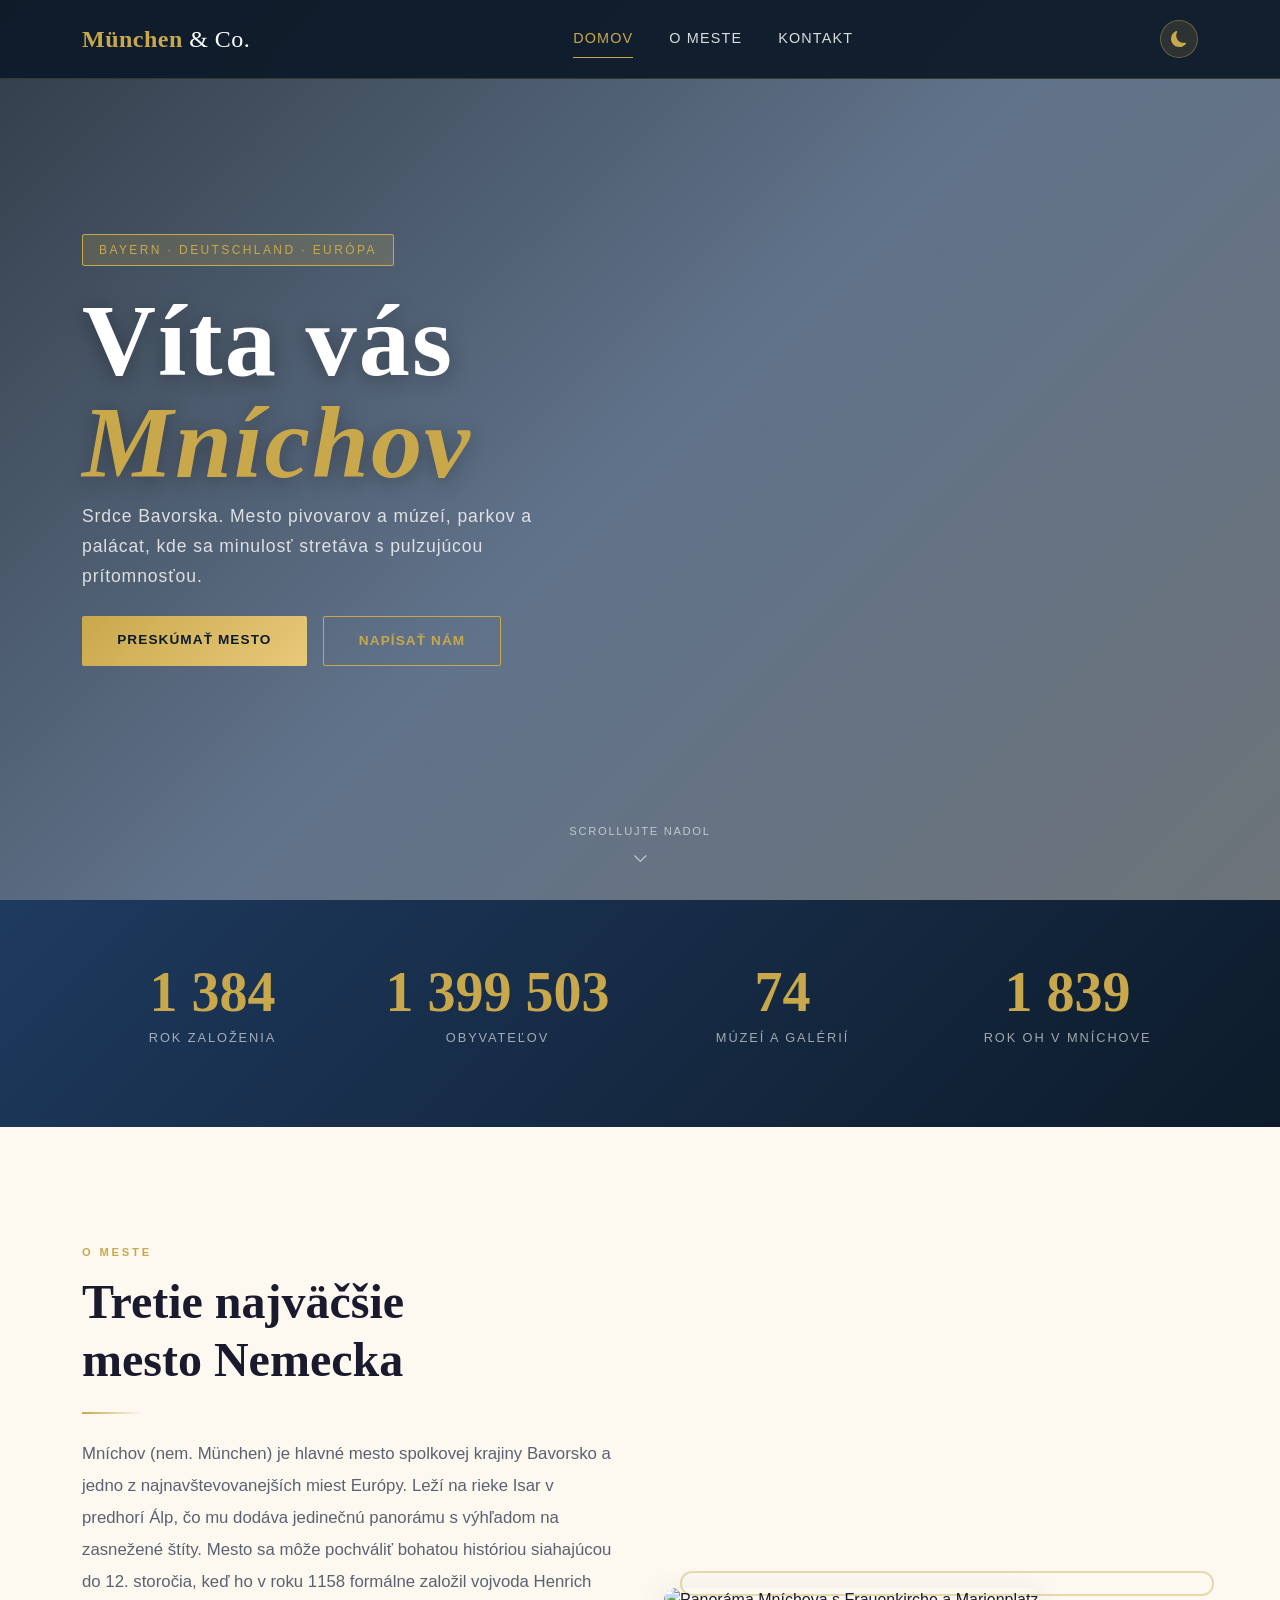
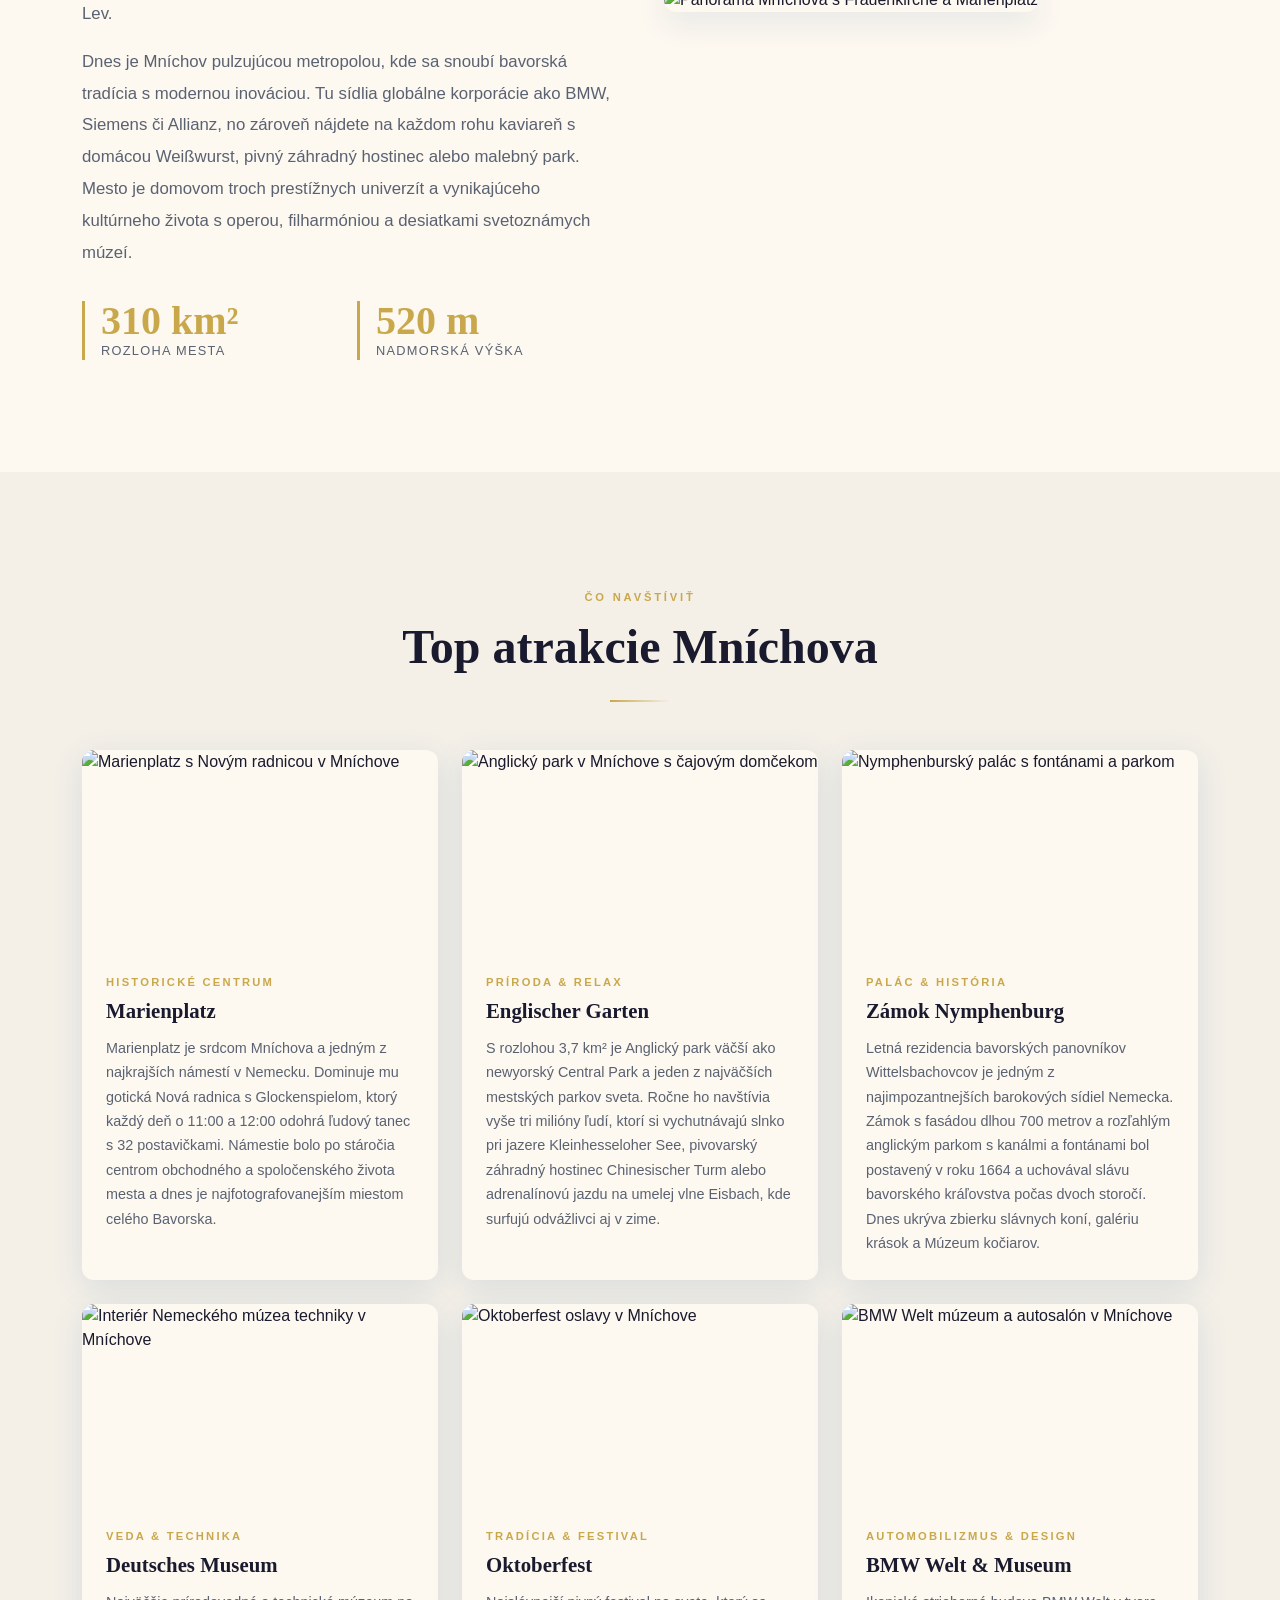
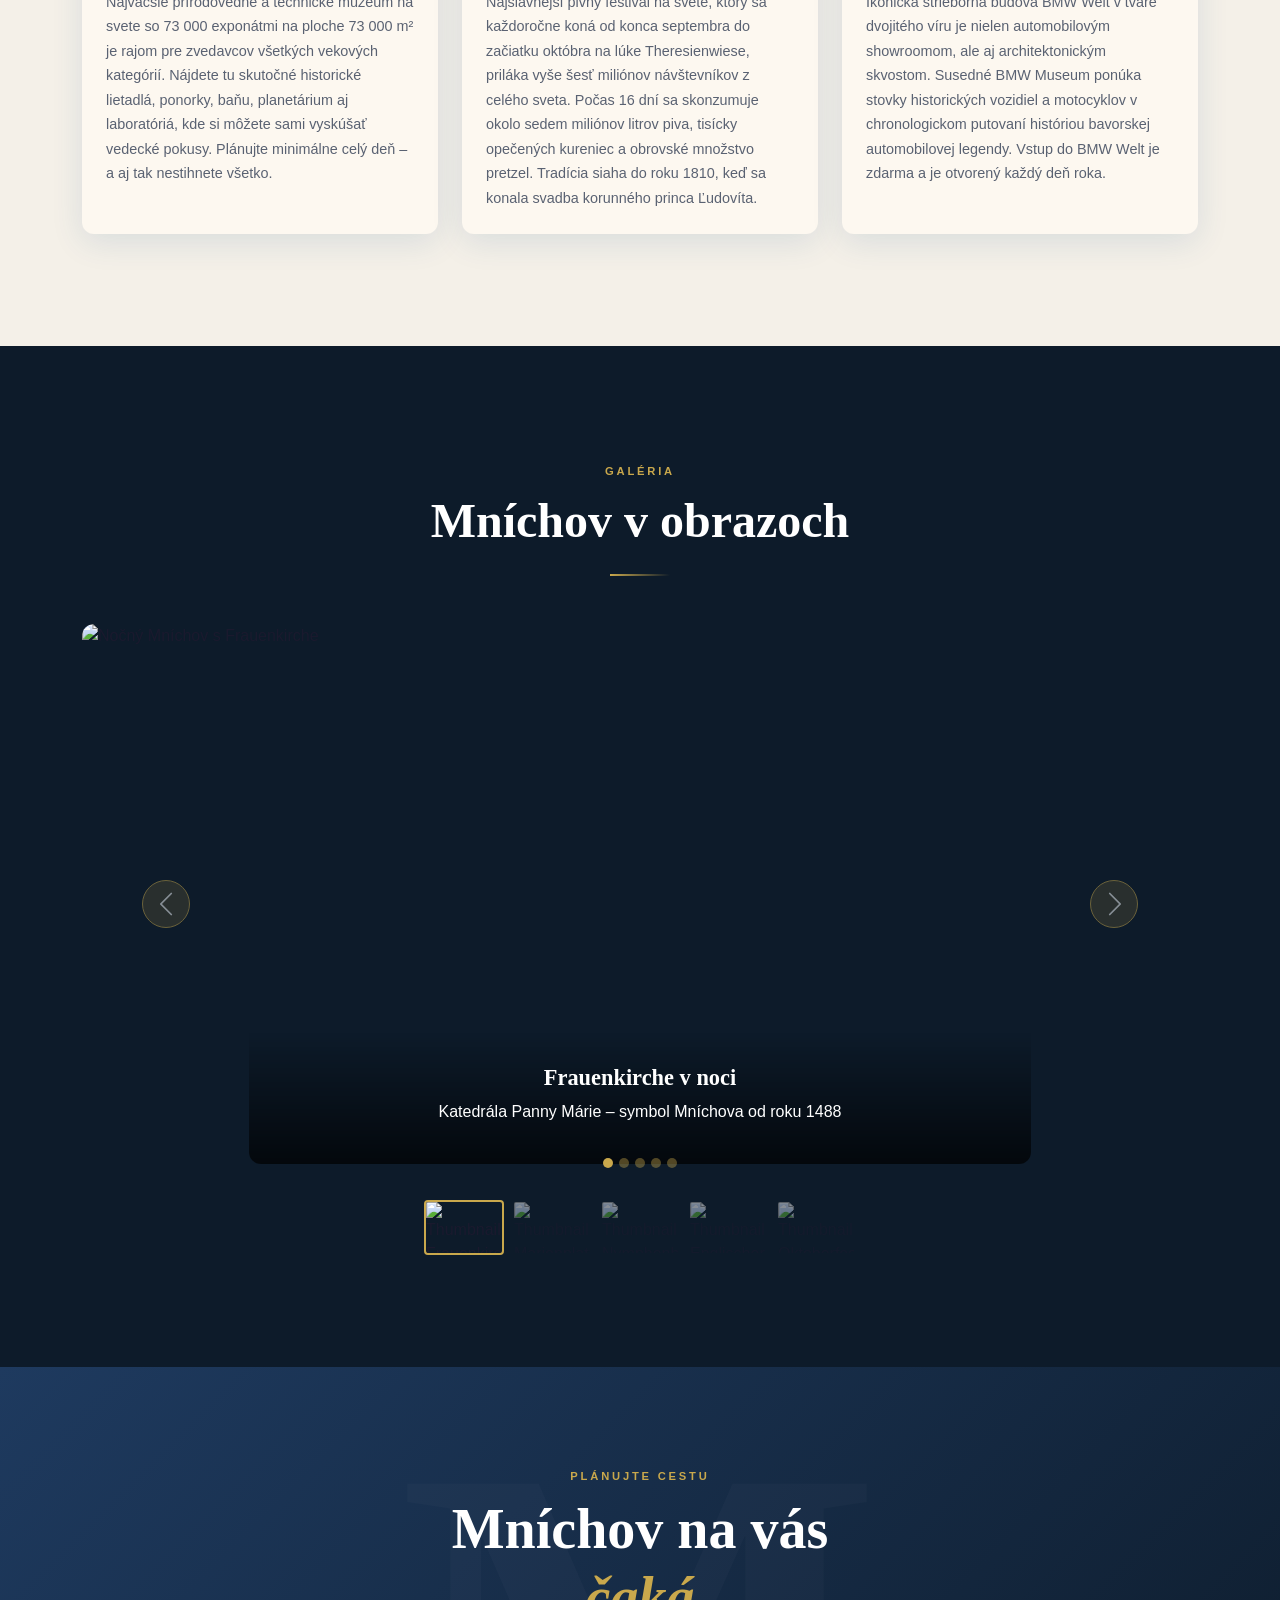
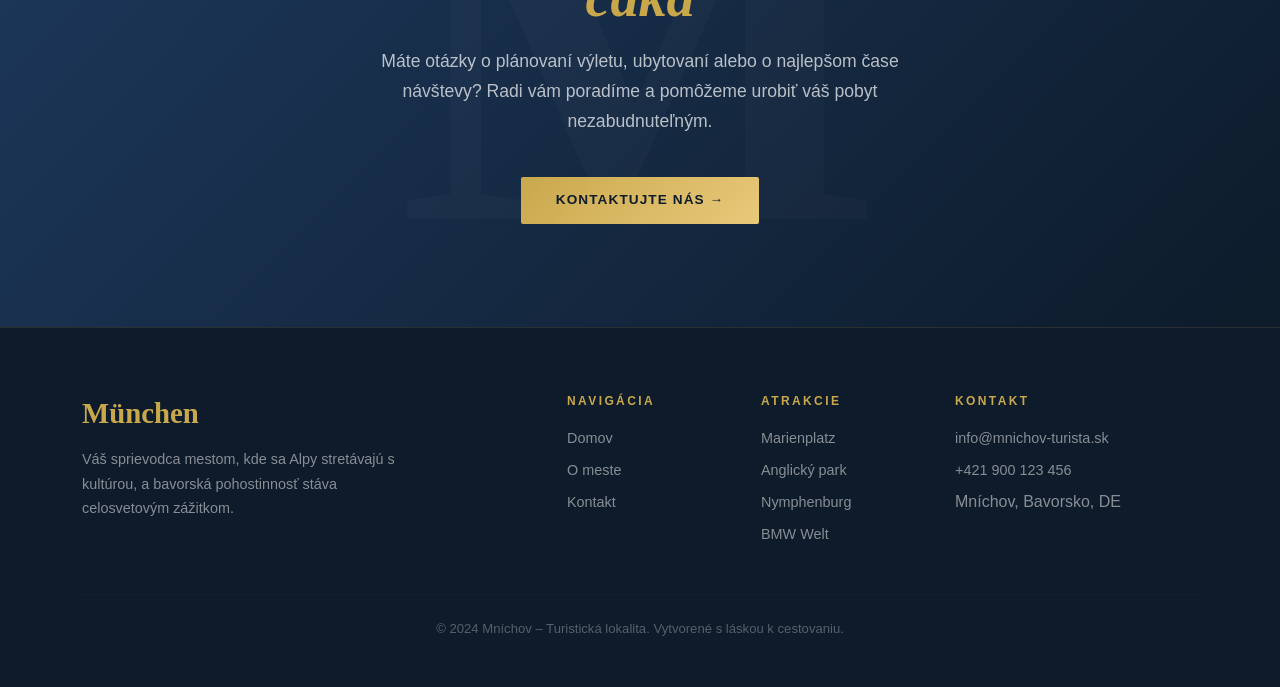
==== commit 4ac6a268: "Update index.html" ====
--- a/index.html
+++ b/index.html
@@ -1,6 +1,6 @@
 <!DOCTYPE html>
 <html lang="sk">
-<head>
+<head> 
   <meta charset="UTF-8">
   <meta name="viewport" content="width=device-width, initial-scale=1.0">
   <meta name="description" content="Objavte Mníchov – srdce Bavorska. Turistický sprievodca mestom plným histórie, kultúry, umenia a gastronomických zážitkov.">
@@ -450,4 +450,4 @@
 <!-- Vlastný JS -->
 <script src="assets/js/script.js"></script>
 </body>
-</html>+</html>
